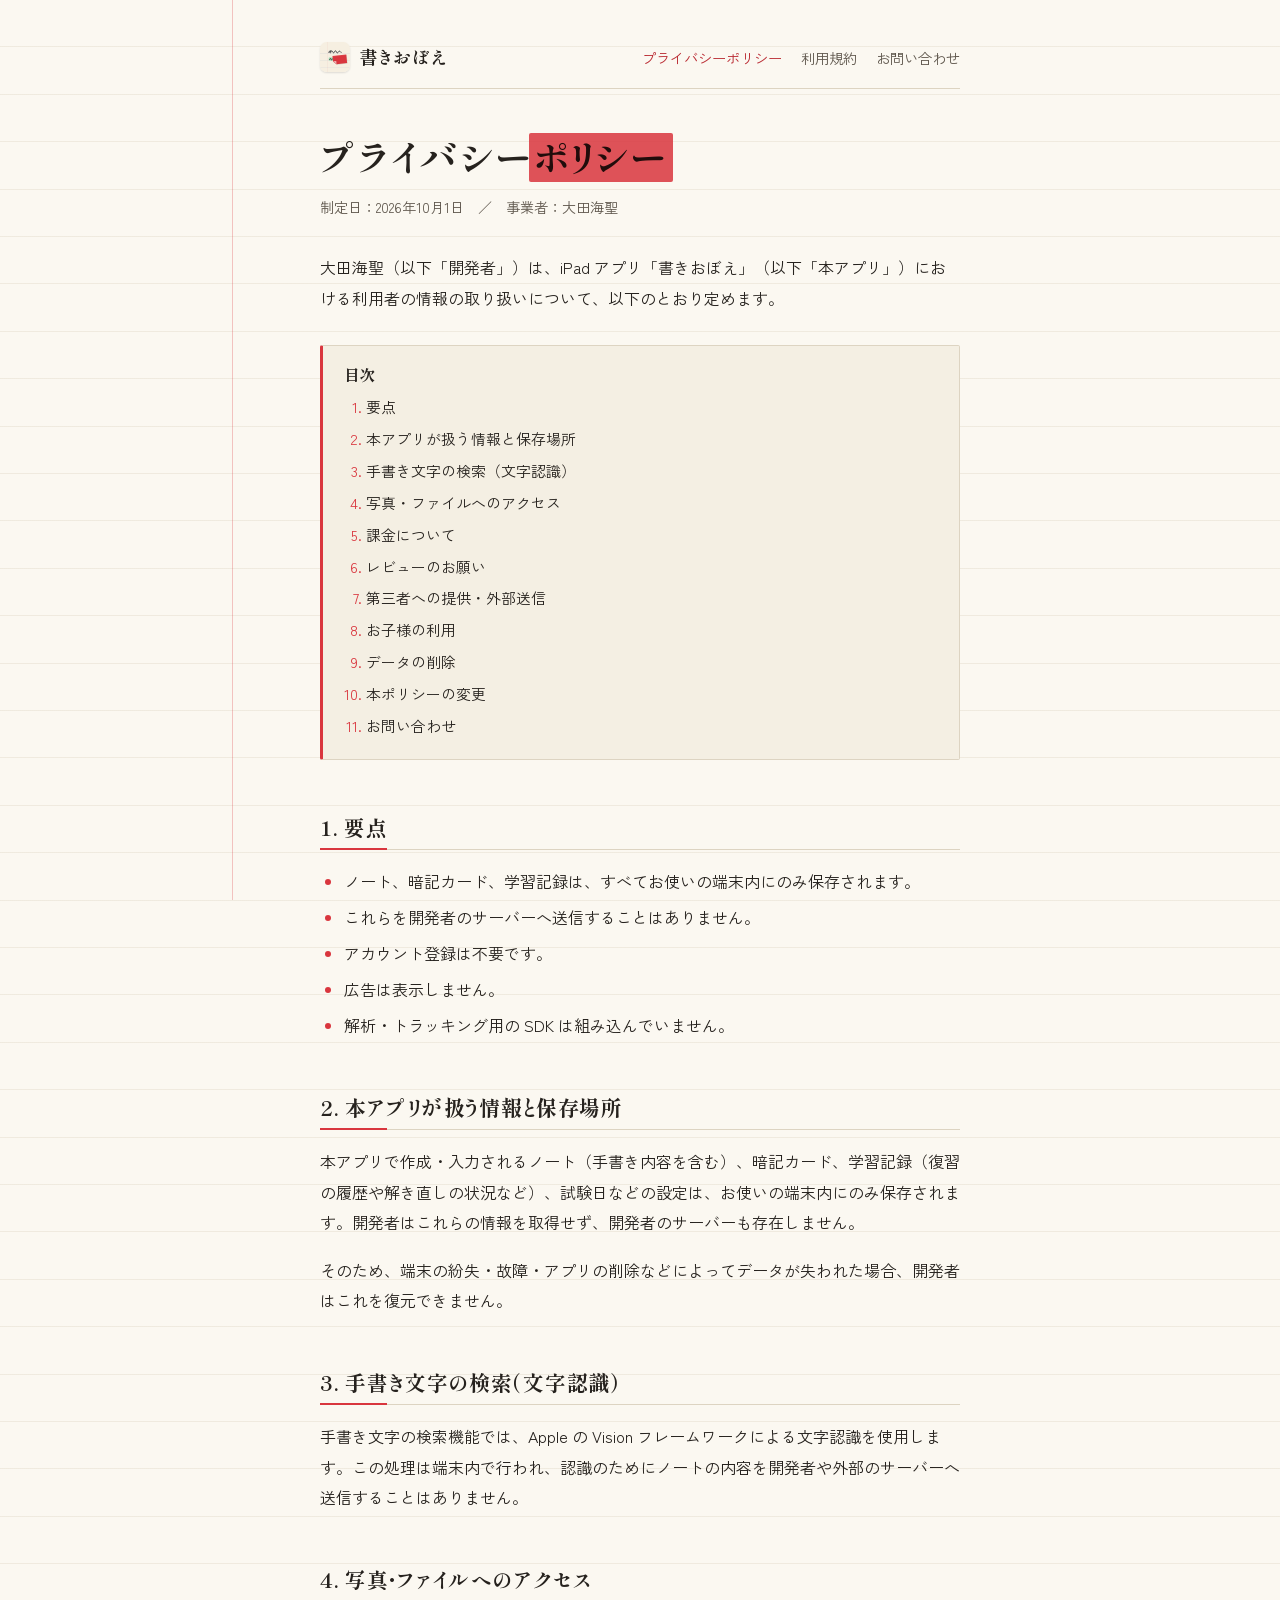
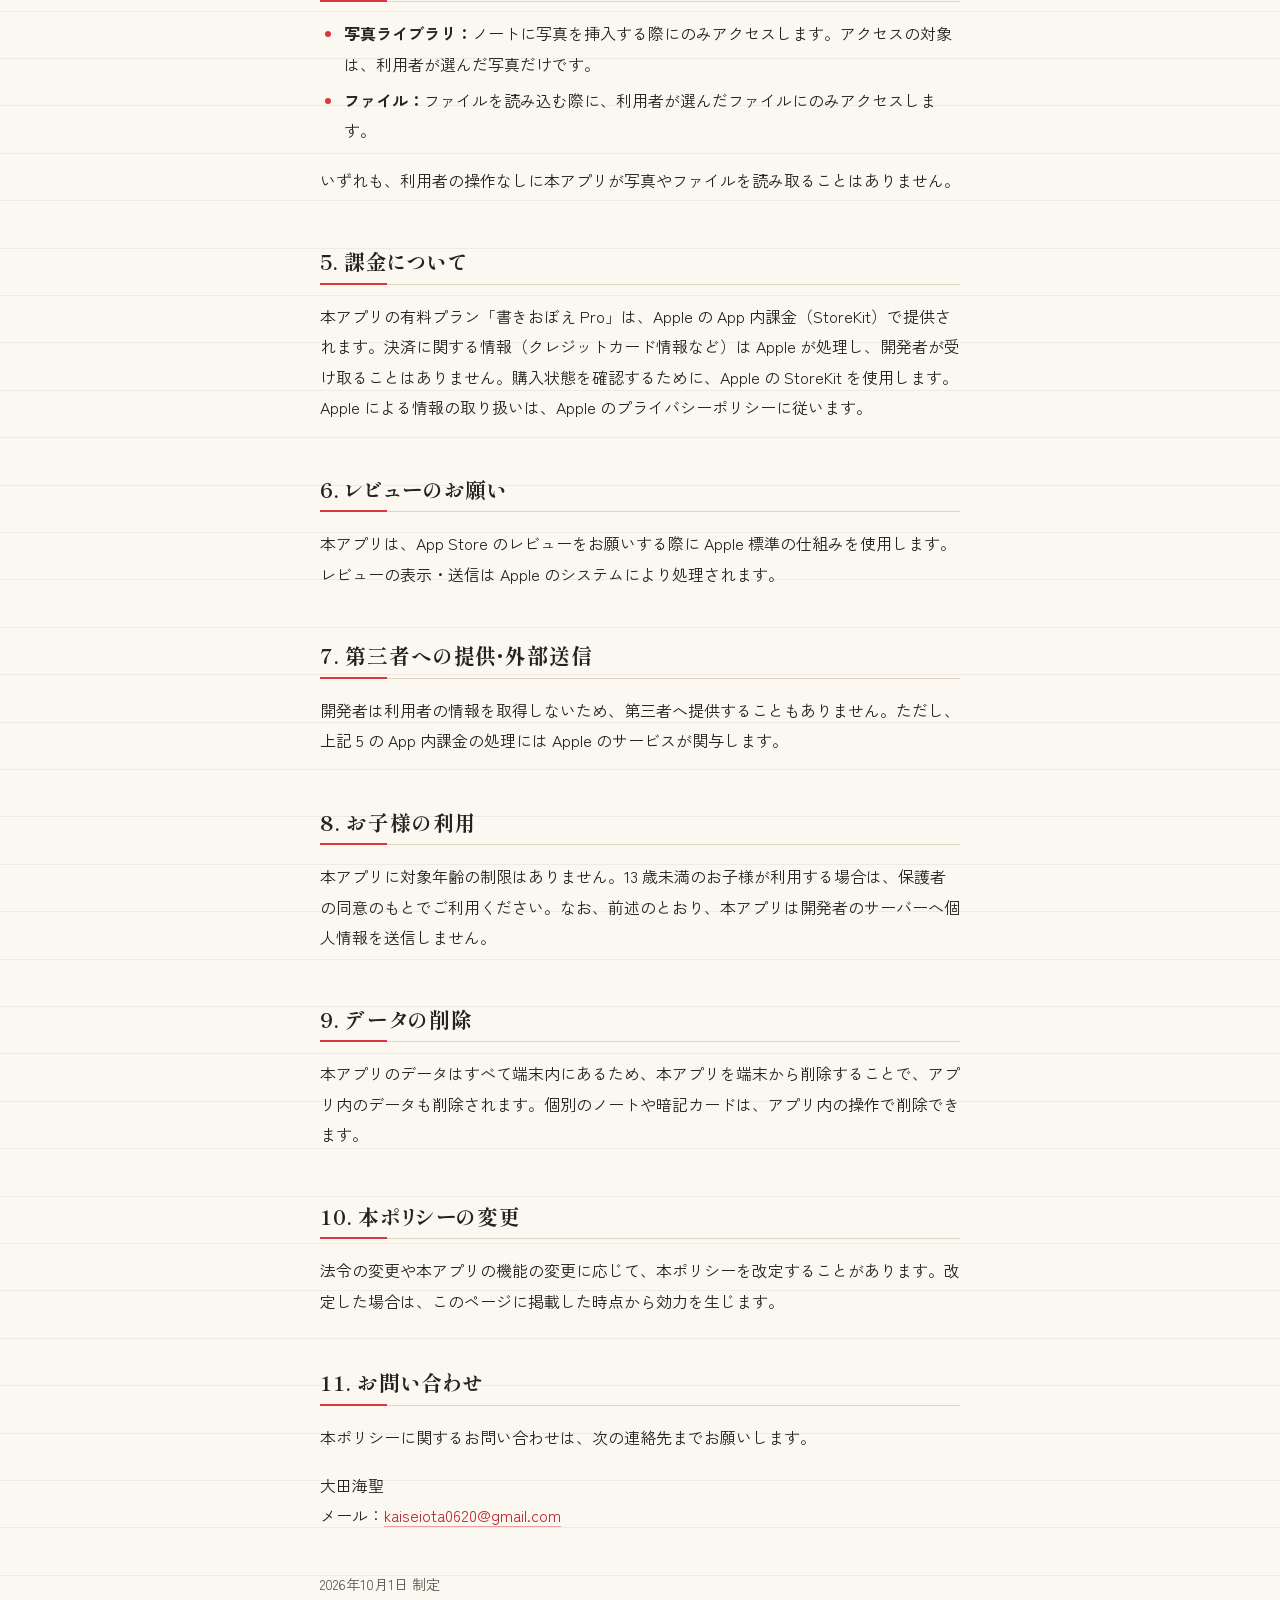
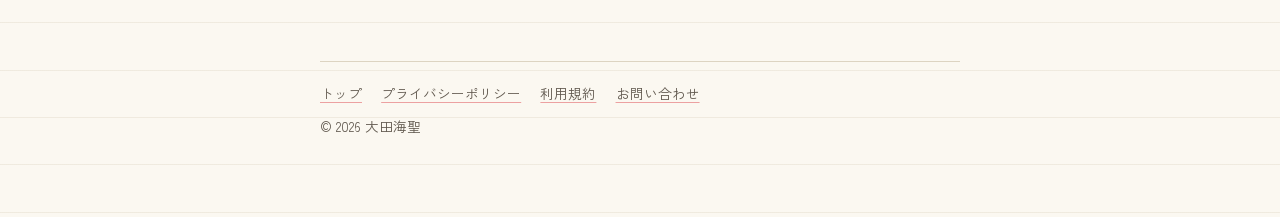
==== privacy.html @ db95ee35 "書きおぼえ 紹介ページ・プライバシーポリシー・利用規約 Co-Authored-By: Claude Opus 5.5 <noreply@anthropic.com>" ====
<!doctype html>
<html lang="ja">
<head>
<meta charset="utf-8">
<meta name="viewport" content="width=device-width, initial-scale=1">
<title>プライバシーポリシー｜書きおぼえ</title>
<link rel="icon" href="logo.svg" type="image/svg+xml">
<meta name="description" content="手書き暗記ノートアプリ「書きおぼえ」のプライバシーポリシー。ノートや学習記録は端末内にのみ保存され、開発者のサーバーへは送信されません。">
<meta name="theme-color" content="#fbf8f1">
<link rel="preconnect" href="https://fonts.googleapis.com">
<link rel="preconnect" href="https://fonts.gstatic.com" crossorigin>
<link rel="stylesheet" href="https://fonts.googleapis.com/css2?family=Shippori+Mincho:wght@500;700&family=Zen+Kaku+Gothic+New:wght@400;500;700&display=swap">
<link rel="stylesheet" href="style.css">
</head>
<body>
<div class="wrap">
  <header class="site-head">
    <a class="brand" href="index.html"><img class="brand-mark" src="logo.svg" alt="" width="30" height="30">書きおぼえ</a>
    <nav aria-label="サイト内">
      <a href="privacy.html" aria-current="page">プライバシーポリシー</a>
      <a href="terms.html">利用規約</a>
      <a href="index.html#contact">お問い合わせ</a>
    </nav>
  </header>

  <main>
    <h1>プライバシー<span class="redact" tabindex="0">ポリシー</span></h1>
    <p class="meta">制定日：2026年10月1日　／　事業者：大田海聖</p>

    <p>大田海聖（以下「開発者」）は、iPad アプリ「書きおぼえ」（以下「本アプリ」）における利用者の情報の取り扱いについて、以下のとおり定めます。</p>

    <nav class="toc" aria-label="目次">
      <b>目次</b>
      <ol>
        <li><a href="#summary">要点</a></li>
        <li><a href="#data">本アプリが扱う情報と保存場所</a></li>
        <li><a href="#recognition">手書き文字の検索（文字認識）</a></li>
        <li><a href="#access">写真・ファイルへのアクセス</a></li>
        <li><a href="#purchase">課金について</a></li>
        <li><a href="#review">レビューのお願い</a></li>
        <li><a href="#third">第三者への提供・外部送信</a></li>
        <li><a href="#children">お子様の利用</a></li>
        <li><a href="#delete">データの削除</a></li>
        <li><a href="#change">本ポリシーの変更</a></li>
        <li><a href="#contact">お問い合わせ</a></li>
      </ol>
    </nav>

    <h2 id="summary">1. 要点</h2>
    <ul>
      <li>ノート、暗記カード、学習記録は、すべてお使いの端末内にのみ保存されます。</li>
      <li>これらを開発者のサーバーへ送信することはありません。</li>
      <li>アカウント登録は不要です。</li>
      <li>広告は表示しません。</li>
      <li>解析・トラッキング用の SDK は組み込んでいません。</li>
    </ul>

    <h2 id="data">2. 本アプリが扱う情報と保存場所</h2>
    <p>本アプリで作成・入力されるノート（手書き内容を含む）、暗記カード、学習記録（復習の履歴や解き直しの状況など）、試験日などの設定は、お使いの端末内にのみ保存されます。開発者はこれらの情報を取得せず、開発者のサーバーも存在しません。</p>
    <p>そのため、端末の紛失・故障・アプリの削除などによってデータが失われた場合、開発者はこれを復元できません。</p>

    <h2 id="recognition">3. 手書き文字の検索（文字認識）</h2>
    <p>手書き文字の検索機能では、Apple の Vision フレームワークによる文字認識を使用します。この処理は端末内で行われ、認識のためにノートの内容を開発者や外部のサーバーへ送信することはありません。</p>

    <h2 id="access">4. 写真・ファイルへのアクセス</h2>
    <ul>
      <li><strong>写真ライブラリ：</strong>ノートに写真を挿入する際にのみアクセスします。アクセスの対象は、利用者が選んだ写真だけです。</li>
      <li><strong>ファイル：</strong>ファイルを読み込む際に、利用者が選んだファイルにのみアクセスします。</li>
    </ul>
    <p>いずれも、利用者の操作なしに本アプリが写真やファイルを読み取ることはありません。</p>

    <h2 id="purchase">5. 課金について</h2>
    <p>本アプリの有料プラン「書きおぼえ Pro」は、Apple の App 内課金（StoreKit）で提供されます。決済に関する情報（クレジットカード情報など）は Apple が処理し、開発者が受け取ることはありません。購入状態を確認するために、Apple の StoreKit を使用します。Apple による情報の取り扱いは、Apple のプライバシーポリシーに従います。</p>

    <h2 id="review">6. レビューのお願い</h2>
    <p>本アプリは、App Store のレビューをお願いする際に Apple 標準の仕組みを使用します。レビューの表示・送信は Apple のシステムにより処理されます。</p>

    <h2 id="third">7. 第三者への提供・外部送信</h2>
    <p>開発者は利用者の情報を取得しないため、第三者へ提供することもありません。ただし、上記 5 の App 内課金の処理には Apple のサービスが関与します。</p>

    <h2 id="children">8. お子様の利用</h2>
    <p>本アプリに対象年齢の制限はありません。13 歳未満のお子様が利用する場合は、保護者の同意のもとでご利用ください。なお、前述のとおり、本アプリは開発者のサーバーへ個人情報を送信しません。</p>

    <h2 id="delete">9. データの削除</h2>
    <p>本アプリのデータはすべて端末内にあるため、本アプリを端末から削除することで、アプリ内のデータも削除されます。個別のノートや暗記カードは、アプリ内の操作で削除できます。</p>

    <h2 id="change">10. 本ポリシーの変更</h2>
    <p>法令の変更や本アプリの機能の変更に応じて、本ポリシーを改定することがあります。改定した場合は、このページに掲載した時点から効力を生じます。</p>

    <h2 id="contact">11. お問い合わせ</h2>
    <p>本ポリシーに関するお問い合わせは、次の連絡先までお願いします。</p>
    <p>大田海聖<br>メール：<a href="mailto:kaiseiota0620@gmail.com">kaiseiota0620@gmail.com</a></p>

    <p class="meta" style="margin-top:2.5rem">2026年10月1日 制定</p>
  </main>

  <footer class="site-foot">
    <nav aria-label="フッター">
      <a href="index.html">トップ</a>
      <a href="privacy.html">プライバシーポリシー</a>
      <a href="terms.html">利用規約</a>
      <a href="index.html#contact">お問い合わせ</a>
    </nav>
    <p>&copy; 2026 大田海聖</p>
  </footer>
</div>
</body>
</html>
---- style.css ----
/* 書きおぼえ 公開ページ 共通スタイル */

:root {
  --paper: #fbf8f1;
  --paper-2: #f4efe3;
  --ink: #26221e;
  --ink-soft: #5e564c;
  --rule: #ddd4c2;
  --red: #d9363e;
  --red-ink: #b92830;
  --green: #2eb873;
  --green-wash: rgba(46, 184, 115, 0.22);
  --shadow: 0 1px 0 rgba(38, 34, 30, 0.04), 0 8px 24px -12px rgba(38, 34, 30, 0.18);
  --sans: "Zen Kaku Gothic New", "Hiragino Kaku Gothic ProN", "Hiragino Sans", "Yu Gothic", sans-serif;
  --serif: "Shippori Mincho", "Hiragino Mincho ProN", "Yu Mincho", serif;
}

@media (prefers-color-scheme: dark) {
  :root {
    --paper: #1b1917;
    --paper-2: #24211e;
    --ink: #ece6da;
    --ink-soft: #b3aa9b;
    --rule: #3a3530;
    --red: #e4565d;
    --red-ink: #ef7a80;
    --green: #3fc783;
    --green-wash: rgba(63, 199, 131, 0.24);
    --shadow: 0 8px 24px -12px rgba(0, 0, 0, 0.6);
  }
}

* { box-sizing: border-box; }

html {
  -webkit-text-size-adjust: 100%;
  scroll-behavior: smooth;
  scroll-padding-top: 1.5rem;
}

body {
  margin: 0;
  background-color: var(--paper);
  /* ごく薄い罫線で、ノートの紙面を思わせる */
  background-image: repeating-linear-gradient(
    to bottom,
    transparent 0,
    transparent 2.9rem,
    color-mix(in srgb, var(--rule) 38%, transparent) 2.9rem,
    color-mix(in srgb, var(--rule) 38%, transparent) calc(2.9rem + 1px)
  );
  color: var(--ink);
  font-family: var(--sans);
  font-size: 1rem;
  line-height: 1.9;
  font-feature-settings: "palt";
  overflow-wrap: anywhere;
  word-break: normal;
  line-break: strict;
}

/* 赤い余白線 */
body::before {
  content: "";
  position: fixed;
  top: 0;
  bottom: 0;
  left: max(1rem, calc(50% - 25.5em));
  width: 1px;
  background: color-mix(in srgb, var(--red) 28%, transparent);
  pointer-events: none;
}

.wrap {
  width: min(40em, 100% - 2rem);
  margin-inline: auto;
  padding: 2.5rem 0 4rem;
  position: relative;
}

a {
  color: var(--red-ink);
  text-underline-offset: 0.25em;
  text-decoration-thickness: 1px;
  text-decoration-color: color-mix(in srgb, var(--red) 45%, transparent);
}
a:hover { text-decoration-color: currentColor; }
a:focus-visible, summary:focus-visible, .redact:focus-visible {
  outline: 2px solid var(--green);
  outline-offset: 3px;
  border-radius: 2px;
}

/* ヘッダー */
.site-head {
  display: flex;
  justify-content: space-between;
  align-items: baseline;
  gap: 1rem;
  flex-wrap: wrap;
  padding-bottom: 0.9rem;
  margin-bottom: 2.5rem;
  border-bottom: 1px solid var(--rule);
  font-size: 0.9rem;
}
.site-head .brand {
  font-family: var(--serif);
  font-weight: 700;
  font-size: 1.1rem;
  letter-spacing: 0.08em;
  color: var(--ink);
  text-decoration: none;
}
.site-head nav { display: flex; gap: 1.2rem; flex-wrap: wrap; }
.site-head nav a { color: var(--ink-soft); text-decoration: none; }
.site-head nav a:hover, .site-head nav a[aria-current="page"] { color: var(--red-ink); }

/* 見出し */
h1, h2, h3 {
  font-family: var(--serif);
  font-weight: 700;
  line-height: 1.5;
  letter-spacing: 0.04em;
  margin: 0;
}
h1 { font-size: clamp(1.7rem, 5.5vw, 2.3rem); margin-bottom: 0.6rem; }
h2 {
  font-size: 1.3rem;
  margin-top: 3.2rem;
  margin-bottom: 1rem;
  padding-bottom: 0.4rem;
  border-bottom: 1px solid var(--rule);
  position: relative;
}
h2::after {
  content: "";
  position: absolute;
  left: 0;
  bottom: -1px;
  width: 3.2em;
  height: 2px;
  background: var(--red);
}
h3 { font-size: 1.05rem; margin: 1.8rem 0 0.4rem; }

p { margin: 0 0 1.1em; }
ul, ol { margin: 0 0 1.2em; padding-left: 1.5em; }
li { margin-bottom: 0.35em; }
li::marker { color: var(--red); }
strong { font-weight: 700; }

.lead { color: var(--ink-soft); font-size: 0.95rem; }
.meta { color: var(--ink-soft); font-size: 0.88rem; margin-bottom: 2rem; }

/* マーカー（緑） */
.mk {
  background: linear-gradient(transparent 55%, var(--green-wash) 55%, var(--green-wash) 92%, transparent 92%);
  padding: 0 0.1em;
}

/* 赤シートで隠れたように見える装飾（CSSのみ） */
.redact {
  position: relative;
  display: inline-block;
  cursor: help;
  isolation: isolate;
}
.redact::after {
  content: "";
  position: absolute;
  inset: 0.12em -0.12em 0.05em;
  background: var(--red);
  opacity: 0.86;
  border-radius: 2px;
  transform-origin: left center;
  transition: transform 0.45s cubic-bezier(0.2, 0.7, 0.2, 1), opacity 0.3s;
  mix-blend-mode: multiply;
  pointer-events: none;
  z-index: 1;
}
@media (prefers-color-scheme: dark) {
  .redact::after { mix-blend-mode: normal; opacity: 0.7; }
}
.redact:hover::after, .redact:focus::after, .redact:focus-within::after {
  transform: translateX(104%) skewX(-8deg);
  opacity: 0;
}
@media (prefers-reduced-motion: reduce) {
  html { scroll-behavior: auto; }
  .redact::after { transition: none; }
}

/* 目次 */
.toc {
  margin: 2rem 0 0;
  padding: 1rem 1.3rem 0.6rem;
  background: var(--paper-2);
  border: 1px solid var(--rule);
  border-left: 3px solid var(--red);
  border-radius: 2px;
  font-size: 0.93rem;
  line-height: 1.8;
}
.toc b {
  display: block;
  font-family: var(--serif);
  margin-bottom: 0.3rem;
  letter-spacing: 0.1em;
}
.toc ol { margin: 0 0 0.6rem; padding-left: 1.4rem; }
.toc a { color: var(--ink); text-decoration: none; }
.toc a:hover { color: var(--red-ink); text-decoration: underline; }

/* 注意書き・表 */
.note {
  margin: 1.4rem 0;
  padding: 0.9rem 1.2rem;
  background: var(--paper-2);
  border-left: 3px solid var(--green);
  border-radius: 2px;
  font-size: 0.95rem;
}
.note p:last-child { margin-bottom: 0; }

.table-scroll { overflow-x: auto; margin: 1rem 0 1.4rem; }
table { border-collapse: collapse; width: 100%; font-size: 0.95rem; line-height: 1.7; }
th, td { text-align: left; padding: 0.6rem 0.8rem; border-bottom: 1px solid var(--rule); vertical-align: top; }
th { font-family: var(--serif); font-weight: 700; white-space: nowrap; background: var(--paper-2); }

/* ランディング */
.hero { padding: 1.5rem 0 1rem; }
.hero .eyebrow {
  font-size: 0.85rem;
  letter-spacing: 0.25em;
  color: var(--red-ink);
  margin-bottom: 1rem;
}
.hero h1 {
  font-size: clamp(2.1rem, 8vw, 3.2rem);
  line-height: 1.45;
  letter-spacing: 0.06em;
  margin-bottom: 1.2rem;
}
.hero p { max-width: 32em; }

.features { list-style: none; padding: 0; margin: 0; counter-reset: f; }
.features li {
  counter-increment: f;
  position: relative;
  margin: 0;
  padding: 1.2rem 0 1.2rem 3rem;
  border-bottom: 1px dashed var(--rule);
}
.features li::before {
  content: counter(f, decimal-leading-zero);
  position: absolute;
  left: 0;
  top: 1.25rem;
  font-family: var(--serif);
  font-weight: 700;
  color: var(--red);
  font-size: 1.05rem;
  letter-spacing: 0.05em;
}
.features h3 { margin: 0 0 0.2rem; }
.features p { margin: 0; color: var(--ink-soft); font-size: 0.95rem; line-height: 1.8; }

.plans { display: grid; gap: 0.8rem; grid-template-columns: repeat(auto-fit, minmax(11rem, 1fr)); margin: 1rem 0; }
.plan {
  background: var(--paper-2);
  border: 1px solid var(--rule);
  border-top: 3px solid var(--rule);
  padding: 0.9rem 1rem;
  border-radius: 2px;
  box-shadow: var(--shadow);
}
.plan.main { border-top-color: var(--red); }
.plan .name { font-size: 0.85rem; color: var(--ink-soft); line-height: 1.6; }
.plan .price { font-family: var(--serif); font-size: 1.4rem; font-weight: 700; line-height: 1.5; }
.plan .sub { font-size: 0.82rem; color: var(--ink-soft); line-height: 1.6; }

.links { display: flex; gap: 0.8rem 1.6rem; flex-wrap: wrap; padding: 0; list-style: none; }
.links li { margin: 0; }

/* フッター */
.site-foot {
  margin-top: 4rem;
  padding-top: 1.2rem;
  border-top: 1px solid var(--rule);
  font-size: 0.85rem;
  color: var(--ink-soft);
  line-height: 1.8;
}
.site-foot nav { display: flex; gap: 0.4rem 1.2rem; flex-wrap: wrap; margin-bottom: 0.5rem; }
.site-foot a { color: var(--ink-soft); }

@media (max-width: 40em) {
  body::before { left: 0.5rem; }
  .wrap { padding-top: 1.5rem; }
  h2 { margin-top: 2.6rem; }
}

/* 印刷 */
@media print {
  :root { --paper: #fff; --paper-2: #fff; --ink: #000; --ink-soft: #333; --rule: #bbb; --red-ink: #000; }
  body { background: #fff; font-size: 10.5pt; line-height: 1.7; }
  body::before, .site-head nav, .toc { display: none; }
  .wrap { width: 100%; padding: 0; }
  .redact::after { display: none; }
  .mk { background: none; }
  a { color: #000; text-decoration: none; }
  a[href^="http"]::after { content: " (" attr(href) ")"; font-size: 0.85em; }
  h2 { break-after: avoid; margin-top: 1.6rem; }
  h2::after { background: #000; }
  .plan, .note { box-shadow: none; break-inside: avoid; }
}

.brand-mark { width: 30px; height: 30px; border-radius: 22%; vertical-align: -8px; margin-right: .55em; box-shadow: 0 1px 2px rgba(0,0,0,.12); }
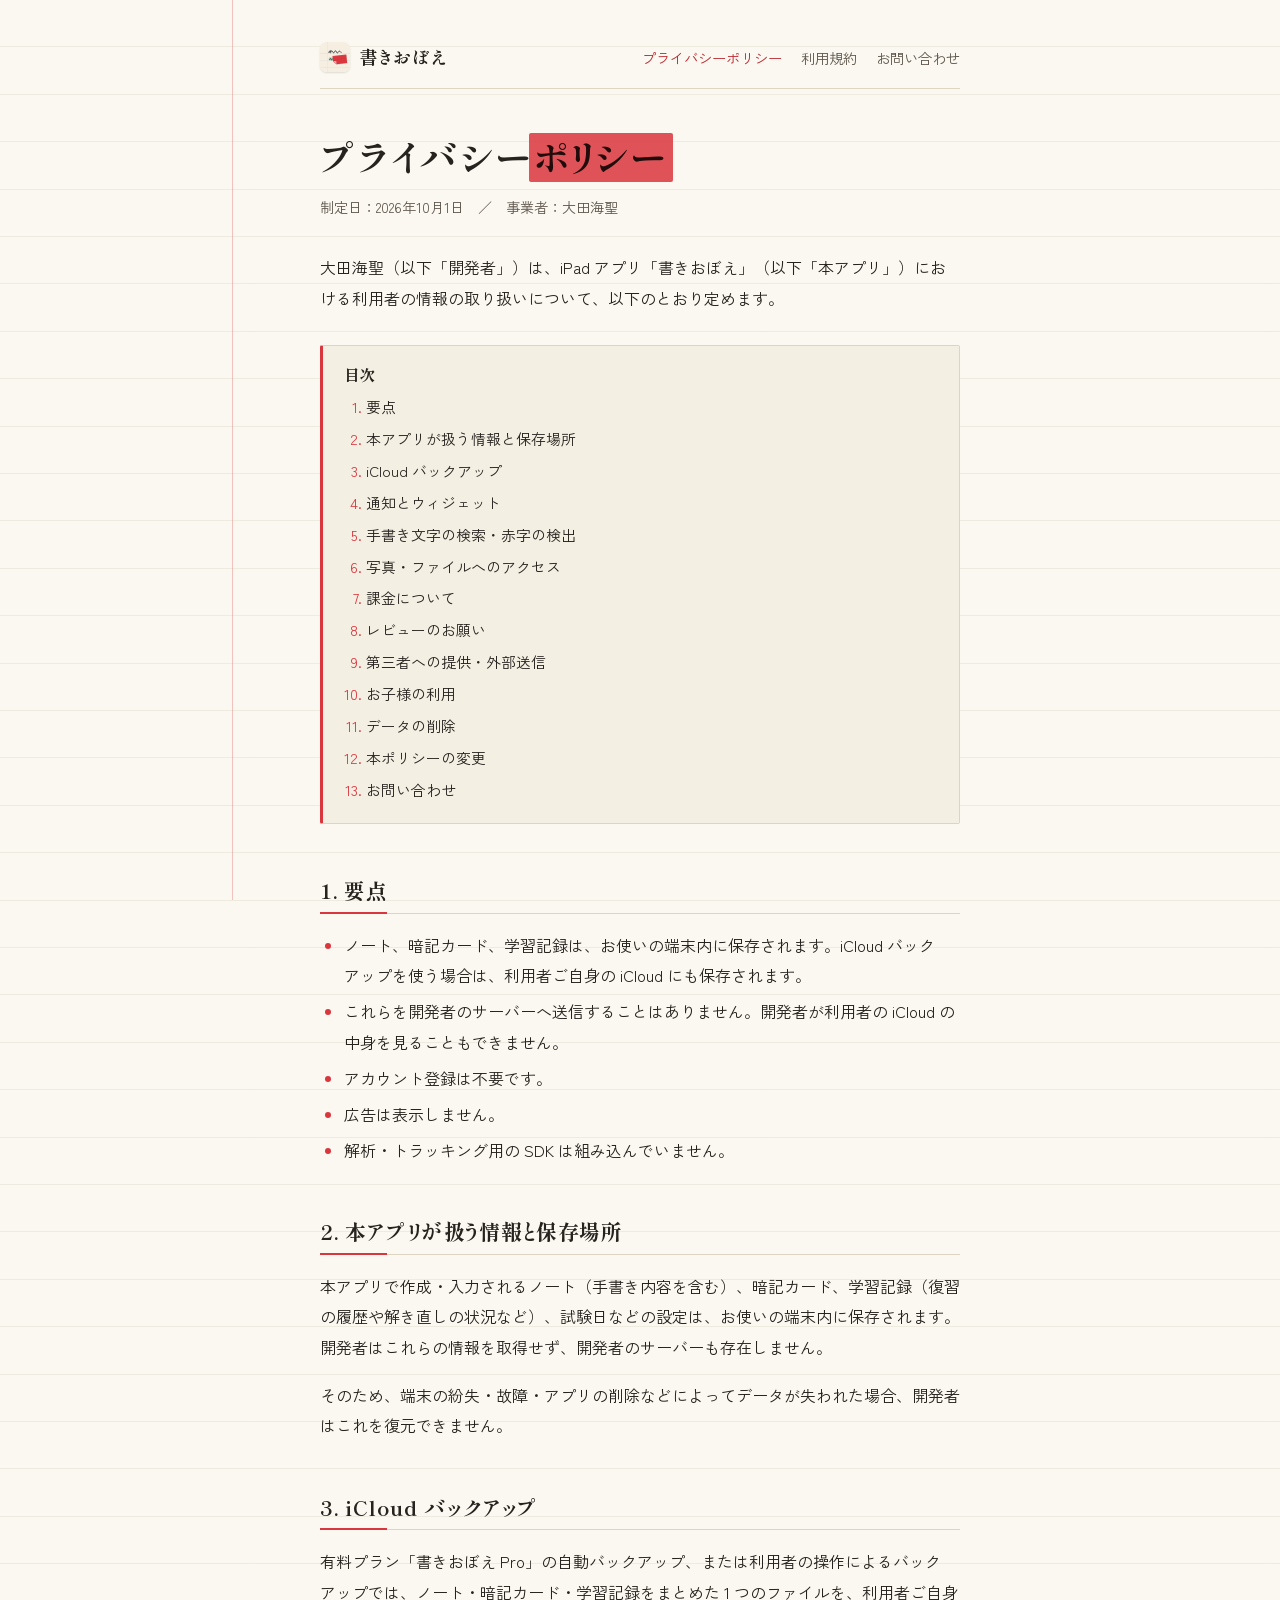
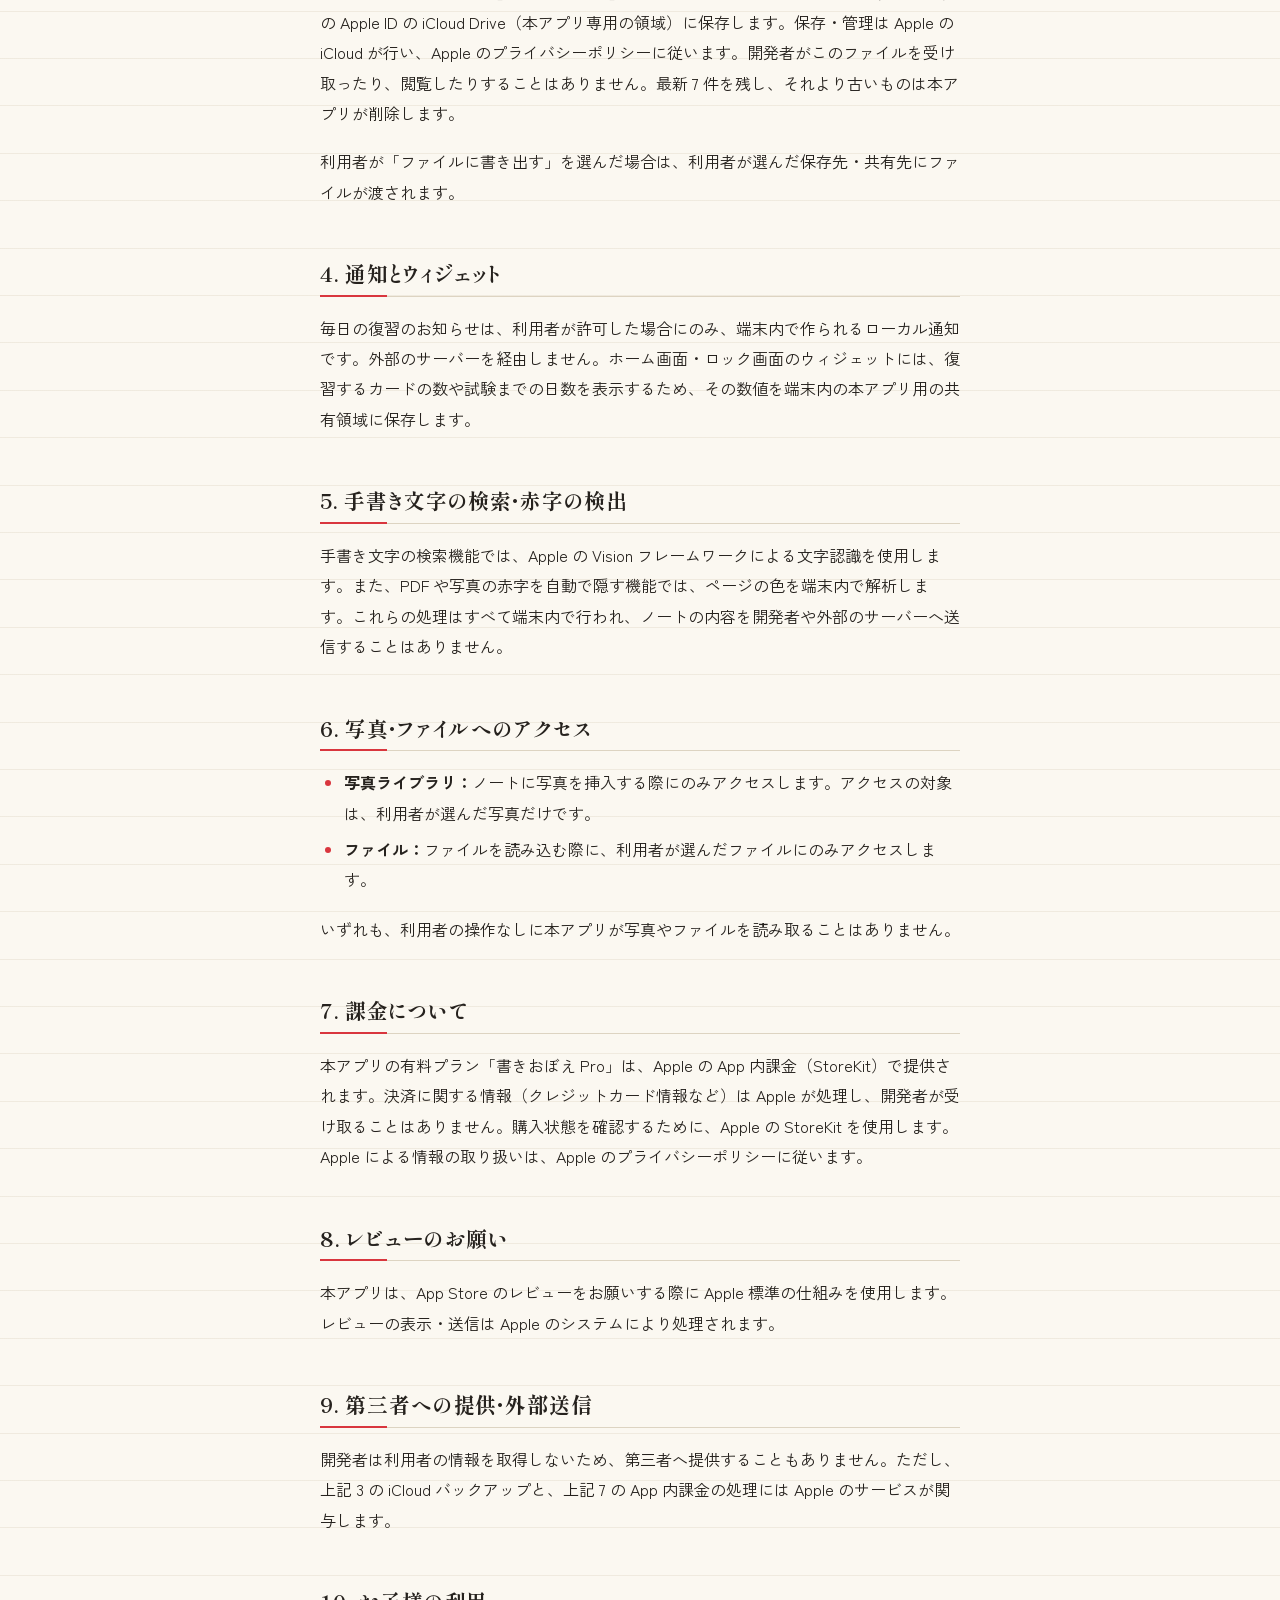
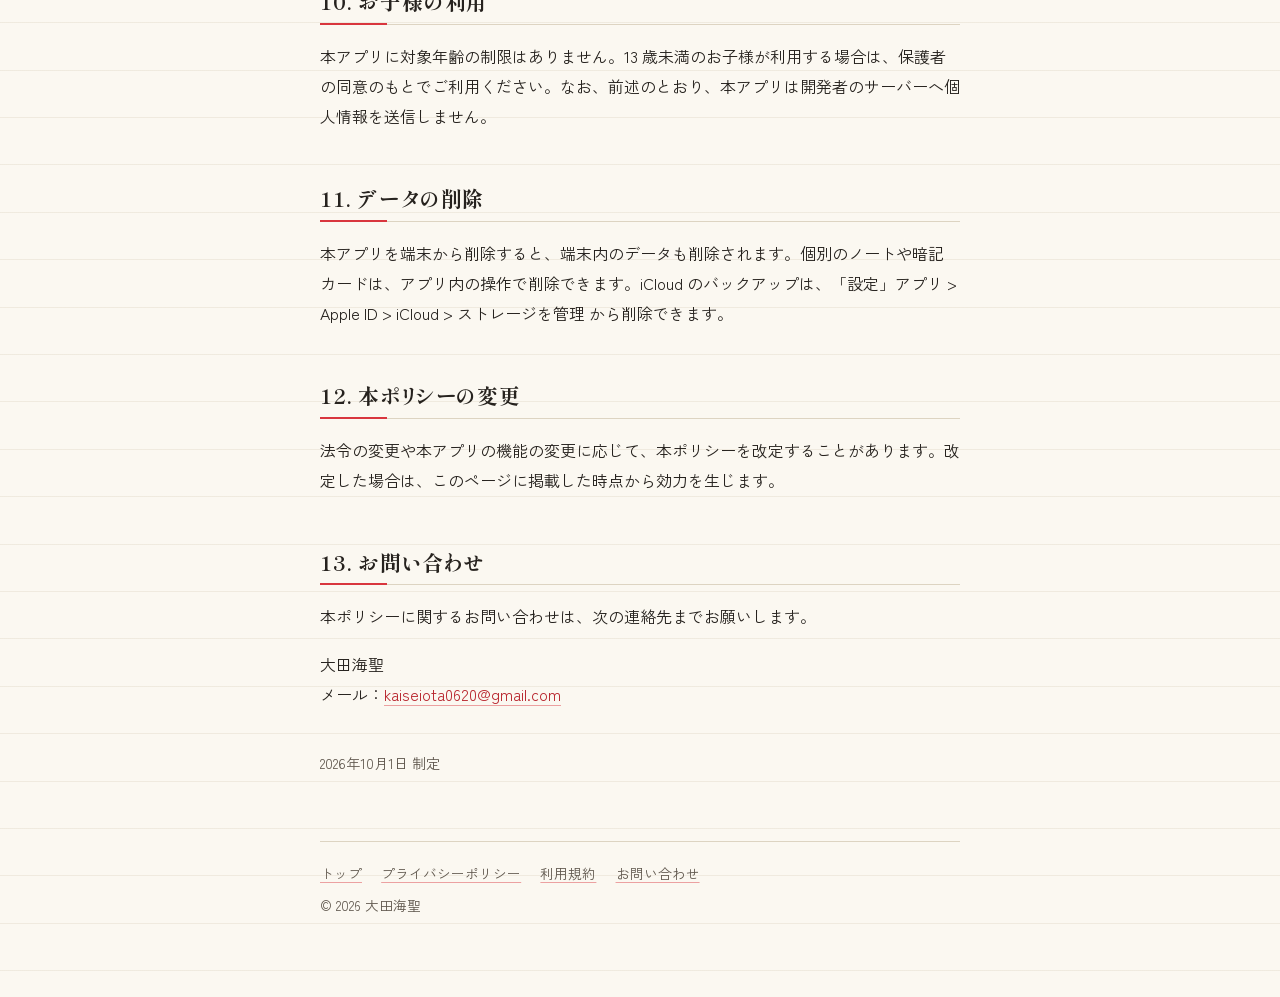
==== commit 5f424dcd: "iCloud バックアップ・通知・ウィジェット・PDF の赤字検出に合わせて更新 Co-Authored-By: Claude Opus 5.5 <noreply@anthropic.com>" ====
--- a/privacy.html
+++ b/privacy.html
@@ -5,7 +5,7 @@
 <meta name="viewport" content="width=device-width, initial-scale=1">
 <title>プライバシーポリシー｜書きおぼえ</title>
 <link rel="icon" href="logo.svg" type="image/svg+xml">
-<meta name="description" content="手書き暗記ノートアプリ「書きおぼえ」のプライバシーポリシー。ノートや学習記録は端末内にのみ保存され、開発者のサーバーへは送信されません。">
+<meta name="description" content="手書き暗記ノートアプリ「書きおぼえ」のプライバシーポリシー。ノートや学習記録は端末と、利用者ご自身の iCloud にだけ保存され、開発者のサーバーへは送信されません。">
 <meta name="theme-color" content="#fbf8f1">
 <link rel="preconnect" href="https://fonts.googleapis.com">
 <link rel="preconnect" href="https://fonts.gstatic.com" crossorigin>
@@ -34,7 +34,9 @@
       <ol>
         <li><a href="#summary">要点</a></li>
         <li><a href="#data">本アプリが扱う情報と保存場所</a></li>
-        <li><a href="#recognition">手書き文字の検索（文字認識）</a></li>
+        <li><a href="#icloud">iCloud バックアップ</a></li>
+        <li><a href="#notification">通知とウィジェット</a></li>
+        <li><a href="#recognition">手書き文字の検索・赤字の検出</a></li>
         <li><a href="#access">写真・ファイルへのアクセス</a></li>
         <li><a href="#purchase">課金について</a></li>
         <li><a href="#review">レビューのお願い</a></li>
@@ -48,46 +50,53 @@
 
     <h2 id="summary">1. 要点</h2>
     <ul>
-      <li>ノート、暗記カード、学習記録は、すべてお使いの端末内にのみ保存されます。</li>
-      <li>これらを開発者のサーバーへ送信することはありません。</li>
+      <li>ノート、暗記カード、学習記録は、お使いの端末内に保存されます。iCloud バックアップを使う場合は、利用者ご自身の iCloud にも保存されます。</li>
+      <li>これらを開発者のサーバーへ送信することはありません。開発者が利用者の iCloud の中身を見ることもできません。</li>
       <li>アカウント登録は不要です。</li>
       <li>広告は表示しません。</li>
       <li>解析・トラッキング用の SDK は組み込んでいません。</li>
     </ul>
 
     <h2 id="data">2. 本アプリが扱う情報と保存場所</h2>
-    <p>本アプリで作成・入力されるノート（手書き内容を含む）、暗記カード、学習記録（復習の履歴や解き直しの状況など）、試験日などの設定は、お使いの端末内にのみ保存されます。開発者はこれらの情報を取得せず、開発者のサーバーも存在しません。</p>
+    <p>本アプリで作成・入力されるノート（手書き内容を含む）、暗記カード、学習記録（復習の履歴や解き直しの状況など）、試験日などの設定は、お使いの端末内に保存されます。開発者はこれらの情報を取得せず、開発者のサーバーも存在しません。</p>
     <p>そのため、端末の紛失・故障・アプリの削除などによってデータが失われた場合、開発者はこれを復元できません。</p>
 
-    <h2 id="recognition">3. 手書き文字の検索（文字認識）</h2>
-    <p>手書き文字の検索機能では、Apple の Vision フレームワークによる文字認識を使用します。この処理は端末内で行われ、認識のためにノートの内容を開発者や外部のサーバーへ送信することはありません。</p>
+    <h2 id="icloud">3. iCloud バックアップ</h2>
+    <p>有料プラン「書きおぼえ Pro」の自動バックアップ、または利用者の操作によるバックアップでは、ノート・暗記カード・学習記録をまとめた 1 つのファイルを、利用者ご自身の Apple ID の iCloud Drive（本アプリ専用の領域）に保存します。保存・管理は Apple の iCloud が行い、Apple のプライバシーポリシーに従います。開発者がこのファイルを受け取ったり、閲覧したりすることはありません。最新 7 件を残し、それより古いものは本アプリが削除します。</p>
+    <p>利用者が「ファイルに書き出す」を選んだ場合は、利用者が選んだ保存先・共有先にファイルが渡されます。</p>
 
-    <h2 id="access">4. 写真・ファイルへのアクセス</h2>
+    <h2 id="notification">4. 通知とウィジェット</h2>
+    <p>毎日の復習のお知らせは、利用者が許可した場合にのみ、端末内で作られるローカル通知です。外部のサーバーを経由しません。ホーム画面・ロック画面のウィジェットには、復習するカードの数や試験までの日数を表示するため、その数値を端末内の本アプリ用の共有領域に保存します。</p>
+
+    <h2 id="recognition">5. 手書き文字の検索・赤字の検出</h2>
+    <p>手書き文字の検索機能では、Apple の Vision フレームワークによる文字認識を使用します。また、PDF や写真の赤字を自動で隠す機能では、ページの色を端末内で解析します。これらの処理はすべて端末内で行われ、ノートの内容を開発者や外部のサーバーへ送信することはありません。</p>
+
+    <h2 id="access">6. 写真・ファイルへのアクセス</h2>
     <ul>
       <li><strong>写真ライブラリ：</strong>ノートに写真を挿入する際にのみアクセスします。アクセスの対象は、利用者が選んだ写真だけです。</li>
       <li><strong>ファイル：</strong>ファイルを読み込む際に、利用者が選んだファイルにのみアクセスします。</li>
     </ul>
     <p>いずれも、利用者の操作なしに本アプリが写真やファイルを読み取ることはありません。</p>
 
-    <h2 id="purchase">5. 課金について</h2>
+    <h2 id="purchase">7. 課金について</h2>
     <p>本アプリの有料プラン「書きおぼえ Pro」は、Apple の App 内課金（StoreKit）で提供されます。決済に関する情報（クレジットカード情報など）は Apple が処理し、開発者が受け取ることはありません。購入状態を確認するために、Apple の StoreKit を使用します。Apple による情報の取り扱いは、Apple のプライバシーポリシーに従います。</p>
 
-    <h2 id="review">6. レビューのお願い</h2>
+    <h2 id="review">8. レビューのお願い</h2>
     <p>本アプリは、App Store のレビューをお願いする際に Apple 標準の仕組みを使用します。レビューの表示・送信は Apple のシステムにより処理されます。</p>
 
-    <h2 id="third">7. 第三者への提供・外部送信</h2>
-    <p>開発者は利用者の情報を取得しないため、第三者へ提供することもありません。ただし、上記 5 の App 内課金の処理には Apple のサービスが関与します。</p>
+    <h2 id="third">9. 第三者への提供・外部送信</h2>
+    <p>開発者は利用者の情報を取得しないため、第三者へ提供することもありません。ただし、上記 3 の iCloud バックアップと、上記 7 の App 内課金の処理には Apple のサービスが関与します。</p>
 
-    <h2 id="children">8. お子様の利用</h2>
+    <h2 id="children">10. お子様の利用</h2>
     <p>本アプリに対象年齢の制限はありません。13 歳未満のお子様が利用する場合は、保護者の同意のもとでご利用ください。なお、前述のとおり、本アプリは開発者のサーバーへ個人情報を送信しません。</p>
 
-    <h2 id="delete">9. データの削除</h2>
-    <p>本アプリのデータはすべて端末内にあるため、本アプリを端末から削除することで、アプリ内のデータも削除されます。個別のノートや暗記カードは、アプリ内の操作で削除できます。</p>
+    <h2 id="delete">11. データの削除</h2>
+    <p>本アプリを端末から削除すると、端末内のデータも削除されます。個別のノートや暗記カードは、アプリ内の操作で削除できます。iCloud のバックアップは、「設定」アプリ &gt; Apple ID &gt; iCloud &gt; ストレージを管理 から削除できます。</p>
 
-    <h2 id="change">10. 本ポリシーの変更</h2>
+    <h2 id="change">12. 本ポリシーの変更</h2>
     <p>法令の変更や本アプリの機能の変更に応じて、本ポリシーを改定することがあります。改定した場合は、このページに掲載した時点から効力を生じます。</p>
 
-    <h2 id="contact">11. お問い合わせ</h2>
+    <h2 id="contact">13. お問い合わせ</h2>
     <p>本ポリシーに関するお問い合わせは、次の連絡先までお願いします。</p>
     <p>大田海聖<br>メール：<a href="mailto:kaiseiota0620@gmail.com">kaiseiota0620@gmail.com</a></p>
 
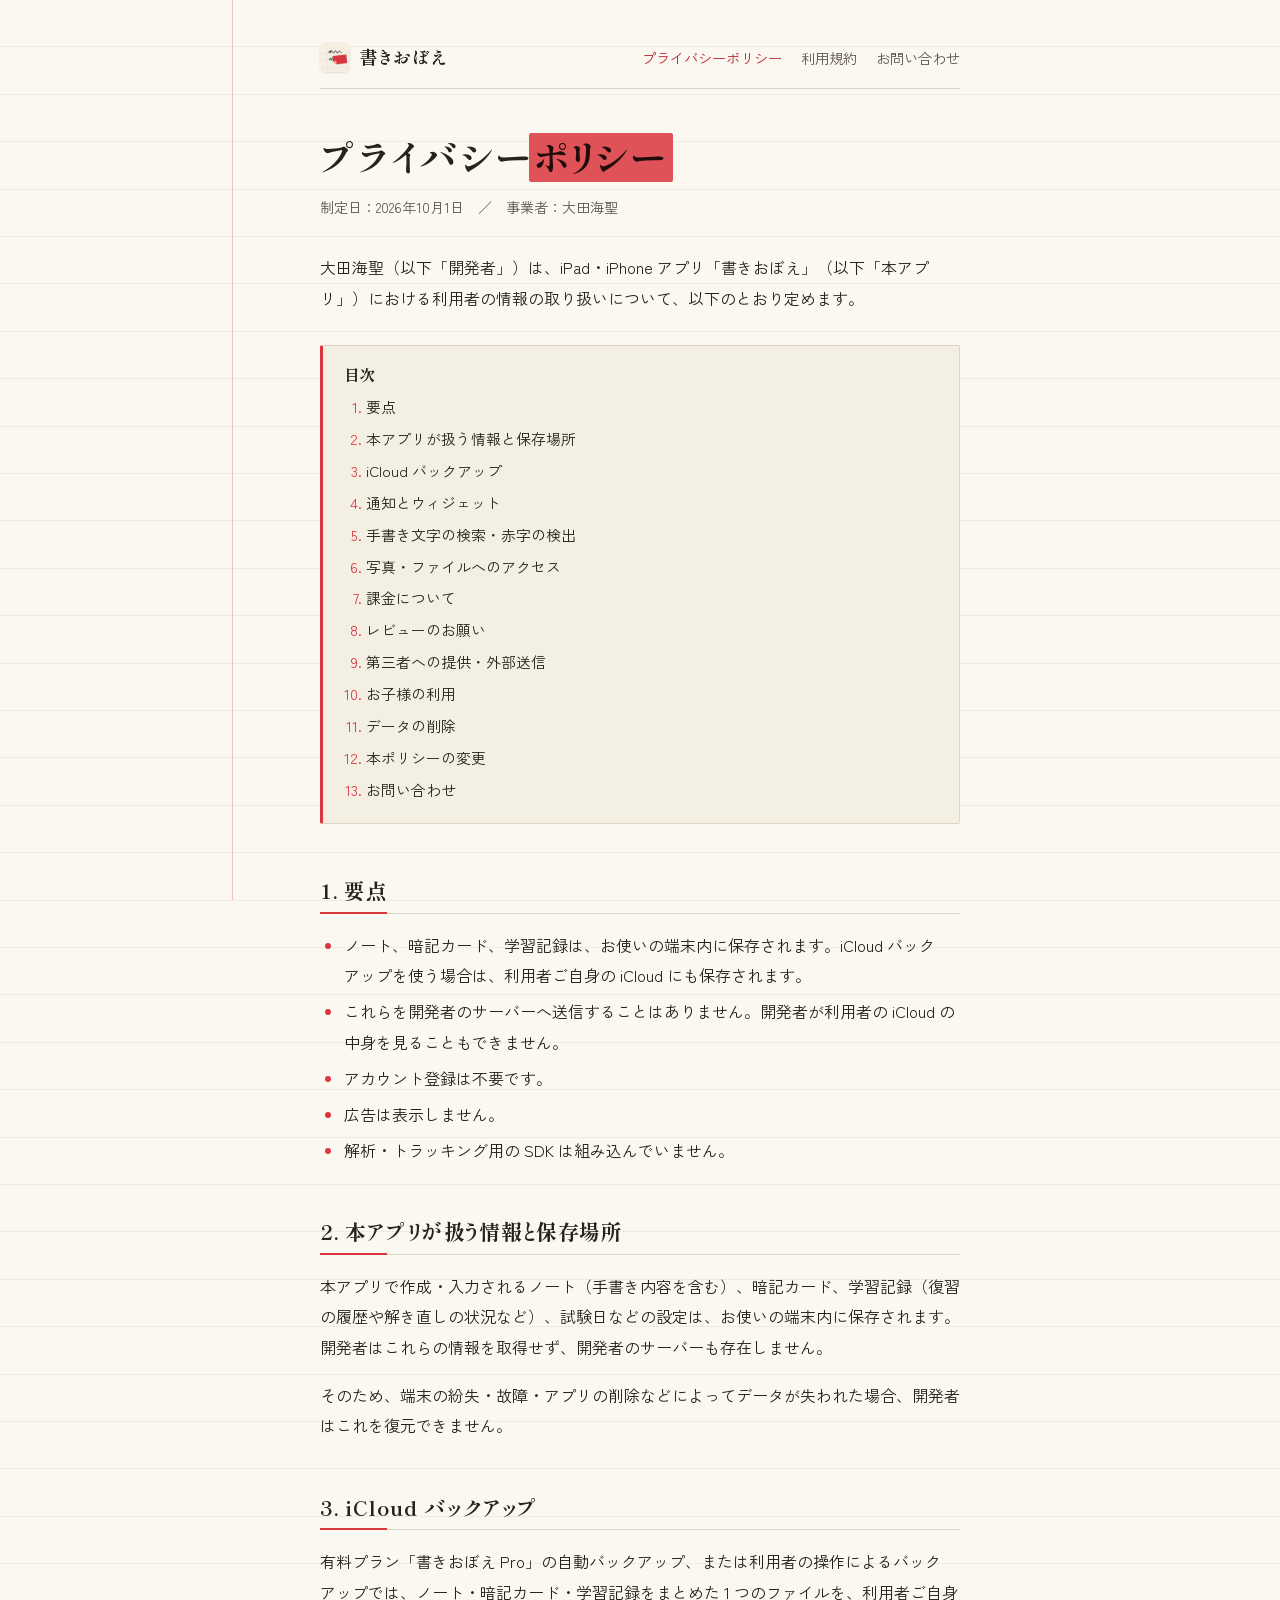
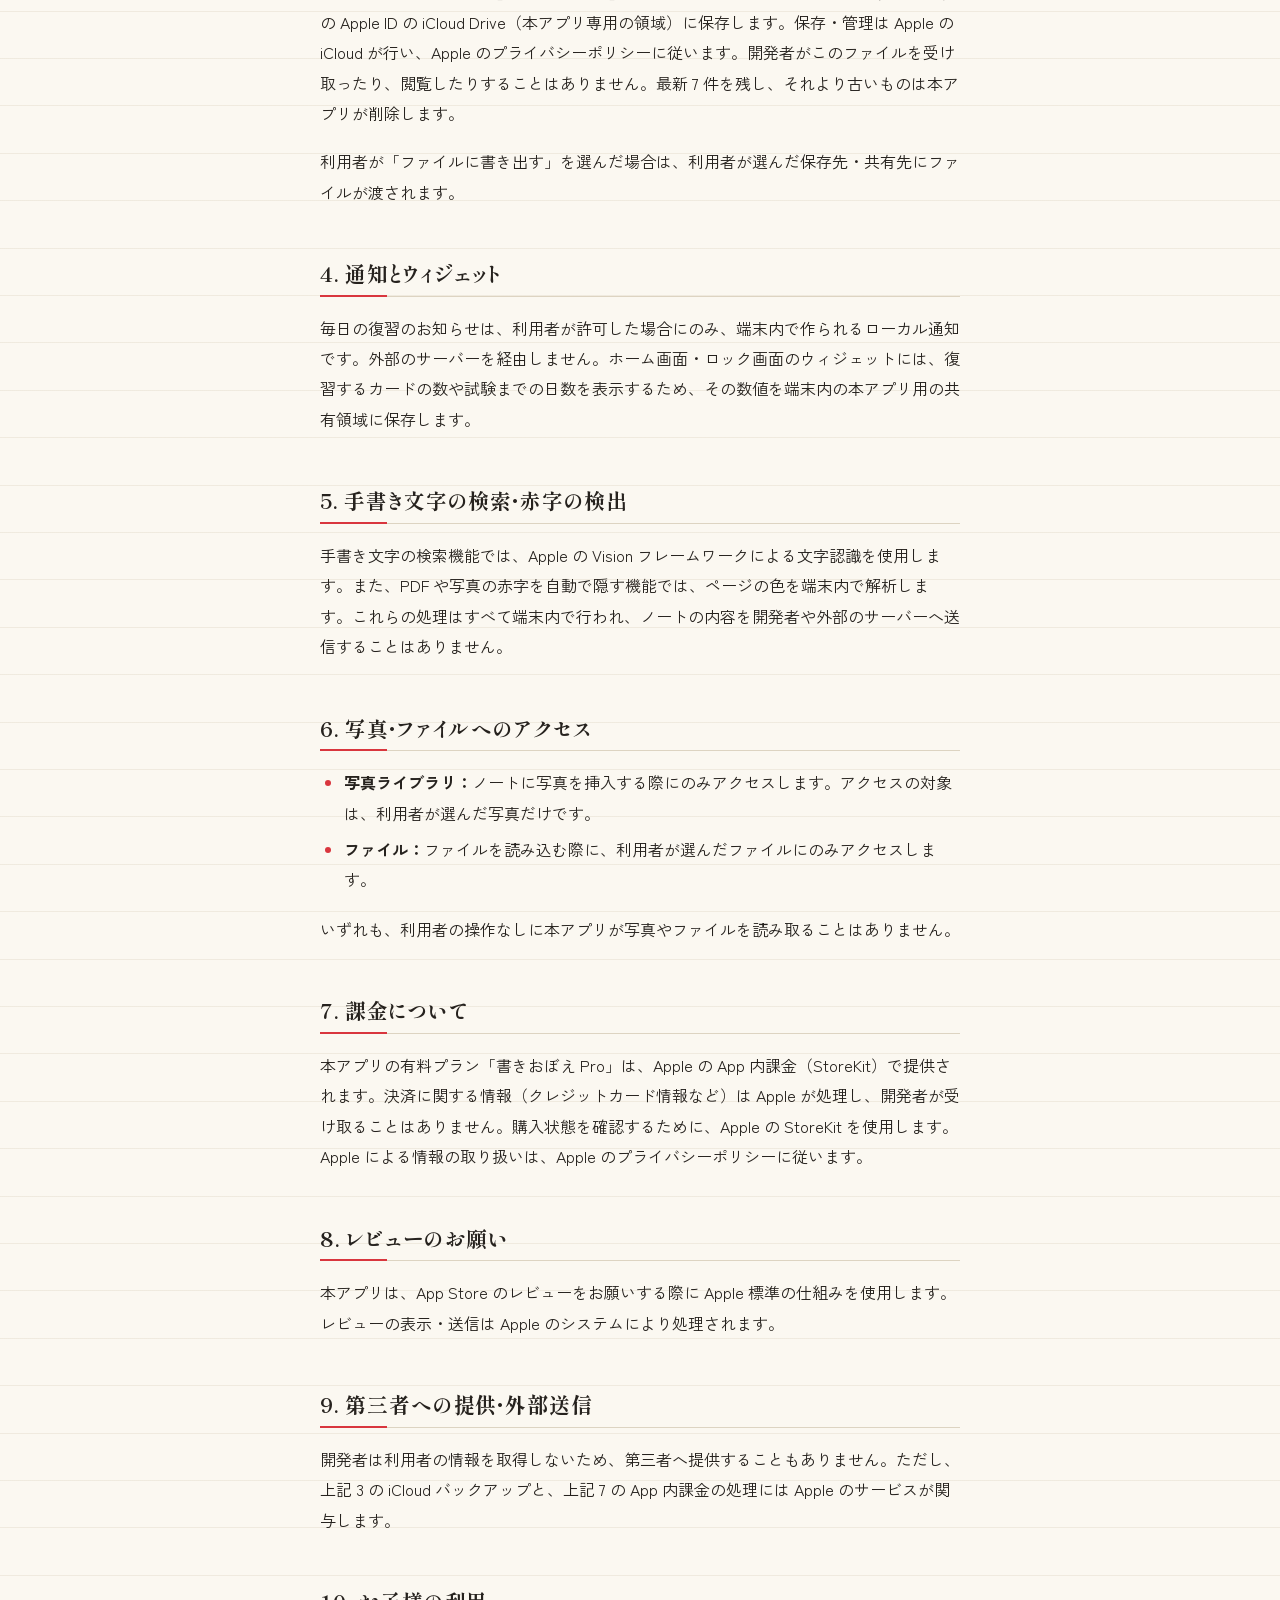
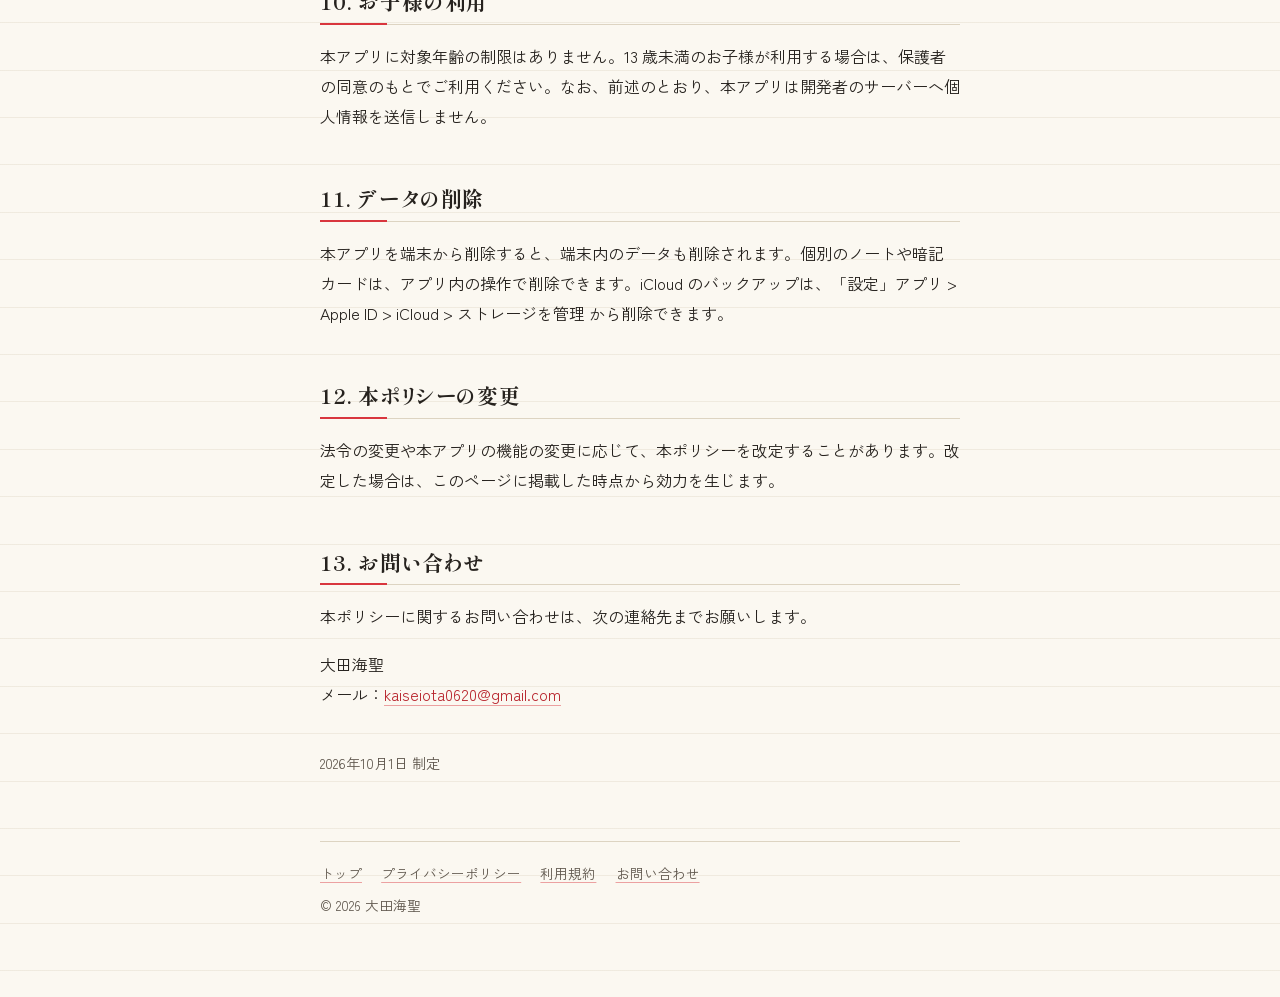
==== commit 986b4243: "iPad・iPhone 対応の表記に更新 Co-Authored-By: Claude Opus 5.5 <noreply@anthropic.com>" ====
--- a/privacy.html
+++ b/privacy.html
@@ -27,7 +27,7 @@
     <h1>プライバシー<span class="redact" tabindex="0">ポリシー</span></h1>
     <p class="meta">制定日：2026年10月1日　／　事業者：大田海聖</p>
 
-    <p>大田海聖（以下「開発者」）は、iPad アプリ「書きおぼえ」（以下「本アプリ」）における利用者の情報の取り扱いについて、以下のとおり定めます。</p>
+    <p>大田海聖（以下「開発者」）は、iPad・iPhone アプリ「書きおぼえ」（以下「本アプリ」）における利用者の情報の取り扱いについて、以下のとおり定めます。</p>
 
     <nav class="toc" aria-label="目次">
       <b>目次</b>
